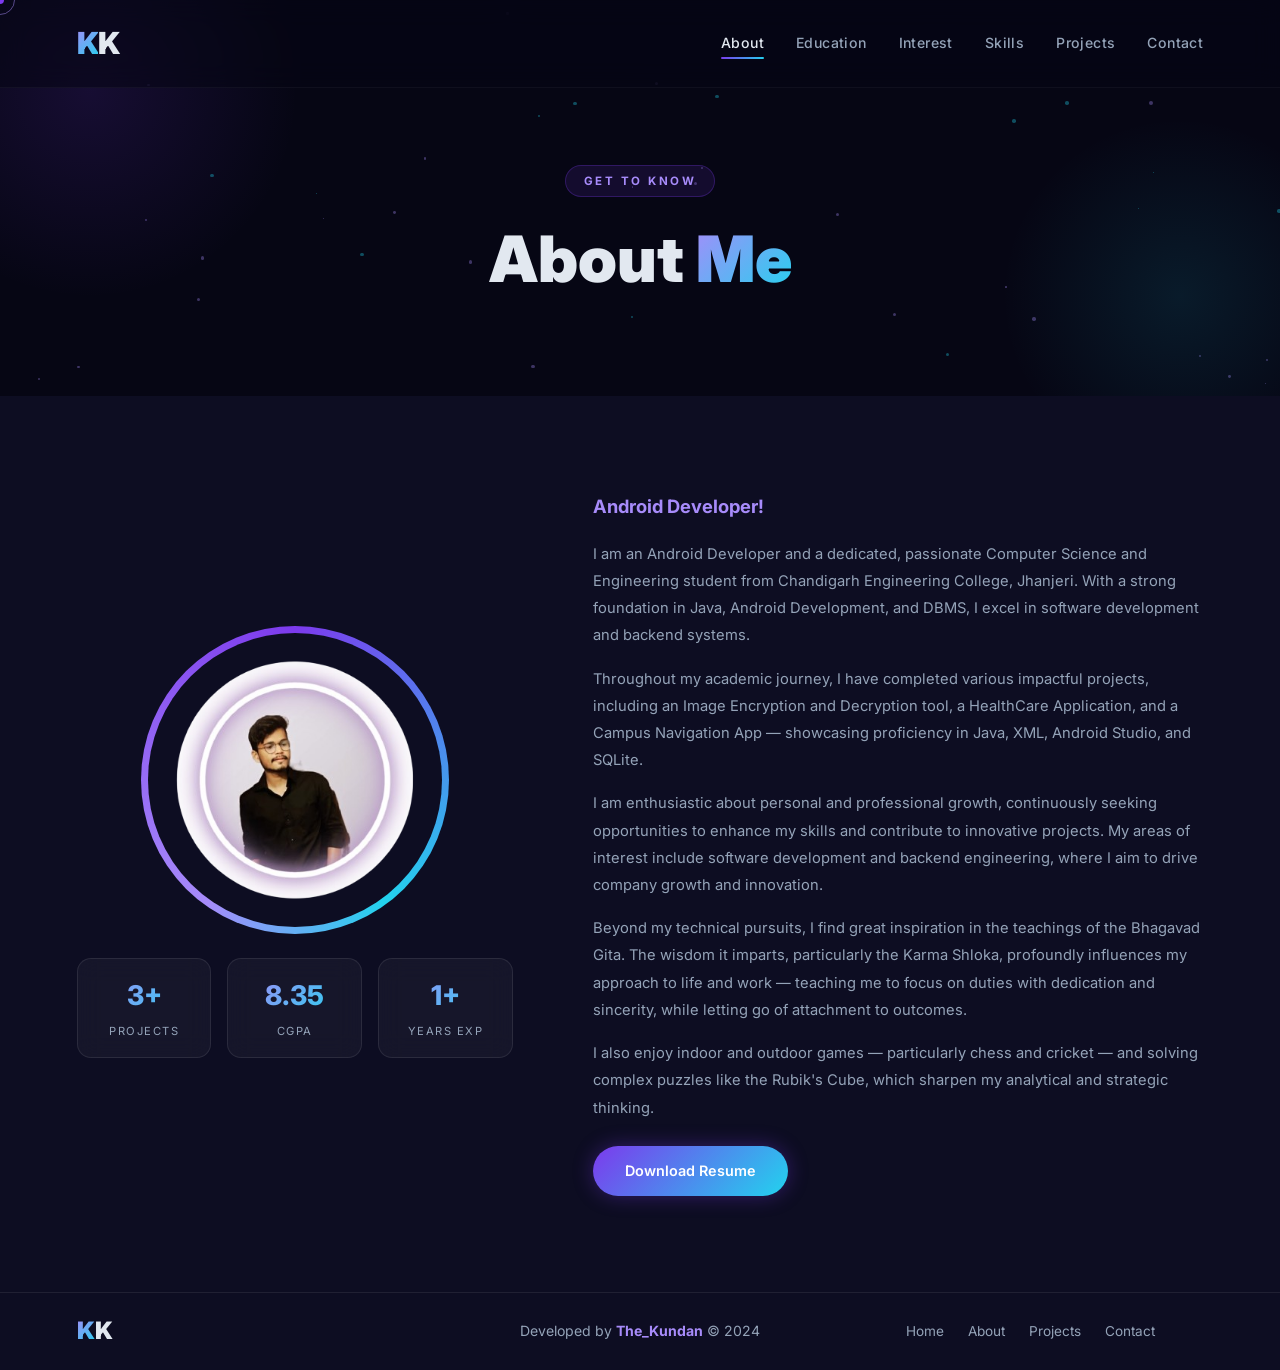
==== about.html @ 01643c14 "Latest Updated Changes" ====
<!DOCTYPE html>
<html lang="en">

<head>
    <meta charset="UTF-8">
    <meta name="viewport" content="width=device-width, initial-scale=1.0">
    <title>About Me | Kundan Kumar</title>
    <link rel="stylesheet" href="assets/css/stylesheet.css">
    <link href='https://unpkg.com/boxicons@2.1.4/css/boxicons.min.css' rel='stylesheet'>
    <link rel="stylesheet" href="https://cdnjs.cloudflare.com/ajax/libs/font-awesome/6.0.0-beta3/css/all.min.css">
    <link rel="stylesheet" href="https://unpkg.com/aos@2.3.1/dist/aos.css">
    <link href="https://fonts.googleapis.com/css2?family=Inter:wght@300;400;500;600;700;800;900&display=swap" rel="stylesheet">
</head>

<body>

    <div class="scroll-progress" id="scrollProgress"></div>
    <div class="cursor" id="cursor"></div>
    <div class="cursor-follower" id="cursorFollower"></div>

    <!-- Header -->
    <header class="header" id="header">
        <a href="index.html" class="logo"><span>K</span>K</a>
        <nav class="navbar" id="navbar">
            <a href="about.html" class="nav-link">About</a>
            <a href="education.html" class="nav-link">Education</a>
            <a href="services.html" class="nav-link">Interest</a>
            <a href="skills.html" class="nav-link">Skills</a>
            <a href="projects.html" class="nav-link">Projects</a>
            <a href="contact.html" class="nav-link">Contact</a>
        </nav>
        <div class="menu-btn" id="menuBtn">
            <span></span><span></span><span></span>
        </div>
    </header>

    <!-- Page Banner -->
    <div class="page-banner">
        <div class="particles" id="particles"></div>
        <div class="banner-content">
            <span class="section-tag">Get To Know</span>
            <h1 class="banner-title">About <span>Me</span></h1>
        </div>
    </div>

    <!-- About Section -->
    <section class="about" id="about">
        <div class="about-content">
            <div class="about-img-col" data-aos="fade-right" data-aos-duration="900">
                <div class="img-wrapper">
                    <div class="img-border-ring"></div>
                    <img src="assets/images/pic2.png" alt="About Kundan">
                </div>
                <div class="about-stats">
                    <div class="stat">
                        <span class="stat-number">3+</span>
                        <span class="stat-label">Projects</span>
                    </div>
                    <div class="stat">
                        <span class="stat-number">8.35</span>
                        <span class="stat-label">CGPA</span>
                    </div>
                    <div class="stat">
                        <span class="stat-number">1+</span>
                        <span class="stat-label">Years Exp</span>
                    </div>
                </div>
            </div>
            <div class="about-text" data-aos="fade-left" data-aos-duration="900">
                <h4>Android Developer!</h4>
                <p>I am an Android Developer and a dedicated, passionate Computer Science and Engineering student from Chandigarh Engineering College, Jhanjeri. With a strong foundation in Java, Android Development, and DBMS, I excel in software development and backend systems.</p>
                <p>Throughout my academic journey, I have completed various impactful projects, including an Image Encryption and Decryption tool, a HealthCare Application, and a Campus Navigation App — showcasing proficiency in Java, XML, Android Studio, and SQLite.</p>
                <p>I am enthusiastic about personal and professional growth, continuously seeking opportunities to enhance my skills and contribute to innovative projects. My areas of interest include software development and backend engineering, where I aim to drive company growth and innovation.</p>
                <p>Beyond my technical pursuits, I find great inspiration in the teachings of the Bhagavad Gita. The wisdom it imparts, particularly the Karma Shloka, profoundly influences my approach to life and work — teaching me to focus on duties with dedication and sincerity, while letting go of attachment to outcomes.</p>
                <p>I also enjoy indoor and outdoor games — particularly chess and cricket — and solving complex puzzles like the Rubik's Cube, which sharpen my analytical and strategic thinking.</p>
                <a href="https://drive.google.com/file/d/1DSvhK-3ngInSVbsGZp3fw6tH8f1poHwX/view?usp=drive_link" class="btn-primary" target="_blank">Download Resume</a>
            </div>
        </div>
    </section>

    <!-- Footer -->
    <footer class="footer">
        <div class="footer-content">
            <div class="footer-logo"><span>K</span>K</div>
            <p>Developed by <span>The_Kundan</span> &copy; 2024</p>
            <div class="footer-links">
                <a href="index.html">Home</a>
                <a href="about.html">About</a>
                <a href="projects.html">Projects</a>
                <a href="contact.html">Contact</a>
            </div>
        </div>
    </footer>
    <a href="#" class="back-top" id="backTop"><i class='bx bx-chevron-up'></i></a>

    <script src="https://unpkg.com/aos@2.3.1/dist/aos.js"></script>
    <script src="assets/js/main.js"></script>
</body>

</html>
---- assets/css/stylesheet.css ----
/* ============================================================
   KUNDAN KUMAR PORTFOLIO — Dark Cosmic Design
   ============================================================ */

/* ===== CSS VARIABLES ===== */
:root {
    --bg: #060614;
    --bg2: #0d0d22;
    --primary: #7c3aed;
    --primary-l: #a78bfa;
    --secondary: #22d3ee;
    --accent: #f59e0b;
    --text: #e2e8f0;
    --muted: #94a3b8;
    --border: rgba(255,255,255,0.08);
    --glass: rgba(255,255,255,0.04);
    --glass-b: rgba(255,255,255,0.09);
    --shadow: rgba(124,58,237,0.25);
    --gradient: linear-gradient(135deg, #7c3aed, #22d3ee);
    --gradient-t: linear-gradient(135deg, #a78bfa, #22d3ee);
    --ease: all 0.3s ease;
}

/* ===== RESET ===== */
*, *::before, *::after { margin:0; padding:0; box-sizing:border-box; }
html { scroll-behavior: smooth; overflow-x: hidden; }
body {
    font-family: 'Inter', 'Poppins', sans-serif;
    background: var(--bg);
    color: var(--text);
    overflow-x: hidden;
    line-height: 1.6;
}
a { text-decoration: none; }
img { max-width: 100%; }

/* ===== SCROLL PROGRESS ===== */
.scroll-progress {
    position: fixed;
    top: 0; left: 0;
    height: 3px;
    background: var(--gradient);
    z-index: 9999;
    width: 0%;
    transition: width 0.1s linear;
}

/* ===== CUSTOM CURSOR ===== */
.cursor {
    width: 8px; height: 8px;
    background: var(--primary);
    border-radius: 50%;
    position: fixed;
    pointer-events: none;
    z-index: 9998;
    transform: translate(-50%, -50%);
    transition: transform 0.1s ease;
}
.cursor-follower {
    width: 30px; height: 30px;
    border: 1.5px solid var(--primary-l);
    border-radius: 50%;
    position: fixed;
    pointer-events: none;
    z-index: 9997;
    transform: translate(-50%, -50%);
    transition: all 0.12s ease;
    opacity: 0.5;
}
@media (max-width: 768px) { .cursor, .cursor-follower { display: none; } }

/* ===== HEADER ===== */
.header {
    position: fixed;
    top: 0; left: 0;
    width: 100%;
    padding: 1.2rem 6%;
    display: flex;
    justify-content: space-between;
    align-items: center;
    z-index: 1000;
    transition: var(--ease);
    background: rgba(6,6,20,0.55);
    backdrop-filter: blur(14px);
    -webkit-backdrop-filter: blur(14px);
    border-bottom: 1px solid rgba(255,255,255,0.04);
}
.header.scrolled {
    background: rgba(6,6,20,0.96);
    backdrop-filter: blur(28px);
    -webkit-backdrop-filter: blur(28px);
    border-bottom: 1px solid var(--border);
    padding: 0.75rem 6%;
    box-shadow: 0 4px 24px rgba(0,0,0,0.3);
}
.logo {
    font-size: 1.9rem;
    font-weight: 900;
    color: var(--text);
    letter-spacing: -1px;
}
.logo span {
    background: var(--gradient-t);
    -webkit-background-clip: text;
    -webkit-text-fill-color: transparent;
    background-clip: text;
}
.navbar { display: flex; gap: 2rem; align-items: center; }
.nav-link {
    color: var(--muted);
    font-size: 0.88rem;
    font-weight: 500;
    letter-spacing: 0.4px;
    position: relative;
    transition: var(--ease);
}
.nav-link::after {
    content: '';
    position: absolute;
    bottom: -4px; left: 0;
    width: 0; height: 2px;
    background: var(--gradient);
    border-radius: 2px;
    transition: width 0.3s ease;
}
.nav-link:hover, .nav-link.active { color: var(--text); }
.nav-link:hover::after, .nav-link.active::after { width: 100%; }

/* Hamburger */
.menu-btn {
    display: none;
    flex-direction: column;
    gap: 5px;
    cursor: pointer;
    padding: 4px;
    z-index: 1001;
}
.menu-btn span {
    display: block;
    width: 24px; height: 2px;
    background: var(--text);
    border-radius: 2px;
    transition: var(--ease);
}
.menu-btn.active span:nth-child(1) { transform: rotate(45deg) translate(5px,5px); }
.menu-btn.active span:nth-child(2) { opacity: 0; width: 0; }
.menu-btn.active span:nth-child(3) { transform: rotate(-45deg) translate(5px,-5px); }

/* ===== SECTION BASE ===== */
section { padding: 6rem 6%; position: relative; }
.section-header { text-align: center; margin-bottom: 4rem; }
.section-tag {
    display: inline-block;
    padding: 0.35rem 1.1rem;
    background: rgba(124,58,237,0.12);
    border: 1px solid rgba(124,58,237,0.28);
    border-radius: 50px;
    font-size: 0.72rem;
    font-weight: 700;
    color: var(--primary-l);
    text-transform: uppercase;
    letter-spacing: 2.5px;
    margin-bottom: 0.9rem;
}
.section-header h2 {
    font-size: clamp(2rem, 4vw, 3rem);
    font-weight: 800;
    line-height: 1.1;
}
.section-header h2 span {
    background: var(--gradient-t);
    -webkit-background-clip: text;
    -webkit-text-fill-color: transparent;
    background-clip: text;
}

/* ===== BUTTONS ===== */
.btn-primary {
    display: inline-flex;
    align-items: center;
    gap: 0.5rem;
    padding: 0.85rem 2rem;
    background: var(--gradient);
    color: #fff;
    border-radius: 50px;
    font-size: 0.9rem;
    font-weight: 600;
    border: none;
    cursor: pointer;
    transition: var(--ease);
    box-shadow: 0 0 20px rgba(124,58,237,0.35);
}
.btn-primary:hover {
    transform: translateY(-2px);
    box-shadow: 0 12px 30px rgba(124,58,237,0.55);
}
.btn-secondary {
    display: inline-flex;
    align-items: center;
    gap: 0.5rem;
    padding: 0.85rem 2rem;
    background: transparent;
    color: var(--text);
    border-radius: 50px;
    font-size: 0.9rem;
    font-weight: 600;
    border: 1.5px solid var(--border);
    transition: var(--ease);
}
.btn-secondary:hover {
    border-color: var(--primary);
    background: rgba(124,58,237,0.1);
    transform: translateY(-2px);
}

/* ============================================================
   HOME SECTION
   ============================================================ */
.home {
    min-height: 100vh;
    display: flex;
    align-items: center;
    justify-content: center;
    position: relative;
    overflow: hidden;
    padding: 0 6%;
}

/* Glow blobs in background */
.home::before {
    content: '';
    position: absolute;
    top: -150px; left: -150px;
    width: 500px; height: 500px;
    background: radial-gradient(circle, rgba(124,58,237,0.18) 0%, transparent 70%);
    border-radius: 50%;
    pointer-events: none;
}
.home::after {
    content: '';
    position: absolute;
    bottom: -150px; right: -100px;
    width: 450px; height: 450px;
    background: radial-gradient(circle, rgba(34,211,238,0.12) 0%, transparent 70%);
    border-radius: 50%;
    pointer-events: none;
}

/* Particles */
.particles {
    position: absolute;
    inset: 0;
    overflow: hidden;
    z-index: 0;
}
.particle {
    position: absolute;
    border-radius: 50%;
    background: var(--primary-l);
    opacity: 0.35;
    animation: float-p var(--dur, 9s) ease-in-out infinite;
    animation-delay: var(--del, 0s);
}
@keyframes float-p {
    0%,100% { transform: translateY(0) translateX(0) scale(1); opacity: 0.2; }
    33%      { transform: translateY(-35px) translateX(18px) scale(1.1); opacity: 0.5; }
    66%      { transform: translateY(-15px) translateX(-22px) scale(0.9); opacity: 0.3; }
}

/* Home layout */
.home-content {
    display: flex;
    align-items: center;
    justify-content: space-between;
    gap: 3rem;
    max-width: 1200px;
    width: 100%;
    z-index: 1;
    position: relative;
}
.home-text { flex: 1; }

/* Entrance animations */
.greeting {
    font-size: 0.95rem;
    color: var(--secondary);
    font-weight: 600;
    letter-spacing: 3px;
    text-transform: uppercase;
    margin-bottom: 0.6rem;
    opacity: 0;
    animation: rise 0.8s ease 0.3s forwards;
}
.name {
    font-size: clamp(2.4rem, 5.5vw, 4.2rem);
    font-weight: 900;
    line-height: 1.05;
    margin-bottom: 0.5rem;
    opacity: 0;
    animation: rise 0.8s ease 0.5s forwards;
}
.name span {
    background: var(--gradient-t);
    -webkit-background-clip: text;
    -webkit-text-fill-color: transparent;
    background-clip: text;
}
.role {
    font-size: 1.3rem;
    font-weight: 600;
    color: var(--muted);
    margin-bottom: 1.4rem;
    opacity: 0;
    animation: rise 0.8s ease 0.7s forwards;
    min-height: 2rem;
}
.role .typed-text { color: var(--primary-l); }
.cursor-blink { animation: blink 1s steps(1) infinite; color: var(--secondary); }
@keyframes blink { 0%,100% { opacity: 1; } 50% { opacity: 0; } }

.bio {
    font-size: 0.95rem;
    color: var(--muted);
    line-height: 1.85;
    margin-bottom: 1.8rem;
    max-width: 520px;
    opacity: 0;
    animation: rise 0.8s ease 0.9s forwards;
}
.social-links {
    display: flex;
    gap: 0.7rem;
    margin-bottom: 1.8rem;
    opacity: 0;
    animation: rise 0.8s ease 1.1s forwards;
}
.social-btn {
    display: flex;
    align-items: center;
    justify-content: center;
    width: 44px; height: 44px;
    border-radius: 50%;
    border: 1.5px solid var(--border);
    background: var(--glass);
    color: var(--muted);
    font-size: 1.2rem;
    transition: var(--ease);
    backdrop-filter: blur(10px);
}
.social-btn img {
    width: 18px; height: 18px;
    filter: brightness(0) invert(0.65);
    transition: var(--ease);
}
.social-btn:hover {
    border-color: var(--primary);
    background: rgba(124,58,237,0.18);
    color: var(--primary-l);
    transform: translateY(-3px);
    box-shadow: 0 10px 22px rgba(124,58,237,0.3);
}
.social-btn:hover img { filter: brightness(0) invert(1); }

.cta-buttons {
    display: flex;
    gap: 1rem;
    flex-wrap: wrap;
    opacity: 0;
    animation: rise 0.8s ease 1.3s forwards;
}

/* Profile Image Ring */
.home-img {
    flex: 0 0 auto;
    opacity: 0;
    animation: rise 0.9s ease 0.6s forwards;
}
.img-wrapper {
    position: relative;
    width: 360px; height: 360px;
    --ring-bg: var(--bg);
}
.img-border-ring {
    position: absolute;
    inset: -4px;
    border-radius: 50%;
    background: conic-gradient(from 0deg, #7c3aed 0%, #22d3ee 40%, #a78bfa 60%, #7c3aed 100%);
    animation: spin-ring 5s linear infinite;
    z-index: 0;
}
.img-wrapper::after {
    content: '';
    position: absolute;
    inset: 3px;
    border-radius: 50%;
    background: var(--ring-bg);
    z-index: 1;
}
.img-wrapper img {
    position: absolute;
    inset: 8px;
    width: calc(100% - 16px);
    height: calc(100% - 16px);
    border-radius: 50%;
    object-fit: cover;
    z-index: 2;
    transition: transform 0.5s ease;
}
.img-wrapper img:hover { transform: scale(1.04); }

/* About section circular photo — matches section background */
.about-img-col .img-wrapper {
    --ring-bg: var(--bg2);
    width: 300px;
    height: 300px;
    margin: 0 auto;
}
@keyframes spin-ring { 100% { transform: rotate(360deg); } }

/* Scroll indicator */
.scroll-indicator {
    position: absolute;
    bottom: 2rem;
    left: 50%;
    transform: translateX(-50%);
    display: flex;
    flex-direction: column;
    align-items: center;
    gap: 0.5rem;
    opacity: 0;
    animation: fadeUp 1s ease 2.2s forwards;
}
.mouse {
    width: 24px; height: 38px;
    border: 2px solid rgba(255,255,255,0.2);
    border-radius: 14px;
    position: relative;
}
.wheel {
    position: absolute;
    width: 4px; height: 7px;
    background: var(--primary-l);
    border-radius: 2px;
    top: 6px;
    left: 50%;
    transform: translateX(-50%);
    animation: scroll-w 1.6s ease infinite;
}
@keyframes scroll-w { 0% { top:6px; opacity:1; } 100% { top:22px; opacity:0; } }
.scroll-indicator span { font-size: 0.65rem; color: var(--muted); letter-spacing: 2px; text-transform: uppercase; }

@keyframes rise {
    from { opacity:0; transform: translateY(28px); }
    to   { opacity:1; transform: translateY(0); }
}
@keyframes fadeUp {
    from { opacity: 0; transform: translateX(-50%) translateY(10px); }
    to   { opacity: 0.7; transform: translateX(-50%) translateY(0); }
}

/* ============================================================
   ABOUT SECTION
   ============================================================ */
.about { background: var(--bg2); }
.about-content {
    display: grid;
    grid-template-columns: 1fr 1.4fr;
    gap: 5rem;
    align-items: center;
    max-width: 1200px;
    margin: 0 auto;
}
.img-frame {
    position: relative;
    display: inline-block;
}
.img-frame img {
    max-width: 360px;
    width: 100%;
    border-radius: 20px;
    display: block;
    position: relative;
    z-index: 1;
    filter: brightness(0.92);
}
.img-deco {
    position: absolute;
    top: 18px; left: 18px;
    right: -18px; bottom: -18px;
    border-radius: 20px;
    border: 2px solid rgba(124,58,237,0.35);
    z-index: 0;
}
.about-stats {
    display: flex;
    gap: 1rem;
    margin-top: 1.8rem;
}
.stat {
    text-align: center;
    padding: 0.9rem 1rem;
    background: var(--glass);
    border: 1px solid var(--glass-b);
    border-radius: 14px;
    flex: 1;
    backdrop-filter: blur(12px);
    transition: var(--ease);
}
.stat:hover { transform: translateY(-4px); border-color: rgba(124,58,237,0.4); }
.stat-number {
    display: block;
    font-size: 1.7rem;
    font-weight: 800;
    background: var(--gradient-t);
    -webkit-background-clip: text;
    -webkit-text-fill-color: transparent;
    background-clip: text;
}
.stat-label {
    font-size: 0.7rem;
    color: var(--muted);
    text-transform: uppercase;
    letter-spacing: 1.5px;
}
.about-text h4 {
    font-size: 1.15rem;
    color: var(--primary-l);
    margin-bottom: 1.2rem;
    font-weight: 700;
}
.about-text p {
    color: var(--muted);
    margin-bottom: 1rem;
    line-height: 1.85;
    font-size: 0.92rem;
}
.about-text .btn-primary { margin-top: 0.5rem; }

/* ============================================================
   EDUCATION — TIMELINE
   ============================================================ */
.education {}
.timeline {
    max-width: 880px;
    margin: 0 auto;
    position: relative;
    padding-bottom: 2rem;
}
.timeline::before {
    content: '';
    position: absolute;
    top: 0; left: 50%;
    transform: translateX(-50%);
    width: 2px; height: 100%;
    background: linear-gradient(to bottom, transparent, rgba(124,58,237,0.6), rgba(34,211,238,0.6), transparent);
}
.timeline-item {
    display: flex;
    justify-content: flex-end;
    padding-right: calc(50% + 32px);
    margin-bottom: 3rem;
    position: relative;
}
.timeline-item.right {
    justify-content: flex-start;
    padding-right: 0;
    padding-left: calc(50% + 32px);
}
.timeline-dot {
    position: absolute;
    top: 24px; left: 50%;
    transform: translateX(-50%);
    width: 14px; height: 14px;
    border-radius: 50%;
    background: var(--primary);
    box-shadow: 0 0 0 4px rgba(124,58,237,0.2), 0 0 18px rgba(124,58,237,0.6);
    z-index: 2;
}
.timeline-card {
    background: var(--glass);
    border: 1px solid var(--glass-b);
    border-radius: 18px;
    padding: 1.6rem 2rem;
    backdrop-filter: blur(12px);
    transition: var(--ease);
    max-width: 400px;
    width: 100%;
}
.timeline-card:hover {
    transform: translateY(-6px);
    border-color: rgba(124,58,237,0.4);
    box-shadow: 0 20px 40px rgba(124,58,237,0.12);
}
.timeline-year {
    display: inline-block;
    padding: 0.22rem 0.8rem;
    background: rgba(124,58,237,0.15);
    border-radius: 20px;
    font-size: 0.78rem;
    font-weight: 700;
    color: var(--primary-l);
    margin-bottom: 0.8rem;
    letter-spacing: 0.5px;
}
.timeline-card h3 { font-size: 1.05rem; font-weight: 700; margin-bottom: 0.5rem; }
.institution {
    font-size: 0.82rem;
    color: var(--muted);
    display: flex;
    align-items: flex-start;
    gap: 0.4rem;
    margin-bottom: 0.9rem;
    line-height: 1.5;
}
.institution i { color: var(--secondary); flex-shrink: 0; margin-top: 2px; }
.timeline-grade { display: flex; align-items: center; gap: 0.6rem; }
.grade-label { font-size: 0.78rem; color: var(--muted); }
.grade-value { font-size: 1rem; font-weight: 700; color: var(--secondary); }

/* ============================================================
   SERVICES / INTEREST
   ============================================================ */
.services { background: var(--bg2); }
.services-grid {
    display: grid;
    grid-template-columns: repeat(auto-fit, minmax(min(270px, 100%), 1fr));
    gap: 2rem;
    max-width: 1200px;
    margin: 0 auto;
}
.service-card {
    background: var(--glass);
    border: 1px solid var(--glass-b);
    border-radius: 22px;
    padding: 2.5rem 2rem;
    position: relative;
    overflow: hidden;
    backdrop-filter: blur(12px);
    transition: var(--ease);
}
.service-card::before {
    content: '';
    position: absolute;
    inset: 0;
    border-radius: 22px;
    background: var(--gradient);
    opacity: 0;
    transition: opacity 0.3s ease;
    z-index: 0;
}
.service-card:hover::before { opacity: 0.05; }
.service-card:hover {
    transform: translateY(-8px);
    border-color: rgba(124,58,237,0.4);
    box-shadow: 0 22px 45px rgba(124,58,237,0.15);
}
.service-card > * { position: relative; z-index: 1; }
.service-icon {
    width: 68px; height: 68px;
    border-radius: 18px;
    display: flex;
    align-items: center;
    justify-content: center;
    font-size: 2rem;
    margin-bottom: 1.5rem;
}
.service-icon.android { background: rgba(61,220,132,0.12); color: #3ddc84; }
.service-icon.java    { background: rgba(248,159,43,0.12);  color: #f89f2b; }
.service-icon.web     { background: rgba(34,211,238,0.12);  color: #22d3ee; }
.service-card h3 { font-size: 1.15rem; font-weight: 700; margin-bottom: 0.9rem; }
.service-card p { font-size: 0.88rem; color: var(--muted); line-height: 1.75; }

/* ============================================================
   SKILLS
   ============================================================ */
.skills { }
.skills-content {
    display: grid;
    grid-template-columns: 1fr 1fr;
    gap: 5rem;
    max-width: 1200px;
    margin: 0 auto;
    align-items: start;
}
.skills-sub-title {
    font-size: 1.2rem;
    font-weight: 700;
    margin-bottom: 2rem;
    text-align: center;
    color: var(--text);
    position: relative;
    padding-bottom: 0.8rem;
}
.skills-sub-title::after {
    content: '';
    position: absolute;
    bottom: 0; left: 50%;
    transform: translateX(-50%);
    width: 40px; height: 3px;
    background: var(--gradient);
    border-radius: 2px;
}

/* Skill Bars */
.skill-bars { display: flex; flex-direction: column; gap: 1.4rem; }
.skill-header {
    display: flex;
    justify-content: space-between;
    align-items: center;
    margin-bottom: 0.45rem;
}
.skill-name {
    display: flex;
    align-items: center;
    gap: 0.5rem;
    font-size: 0.88rem;
    font-weight: 500;
}
.skill-name i { font-size: 1.15rem; }
.skill-percent {
    font-size: 0.8rem;
    font-weight: 700;
    color: var(--primary-l);
}
.skill-bar {
    height: 6px;
    background: rgba(255,255,255,0.06);
    border-radius: 10px;
    overflow: hidden;
}
.skill-fill {
    height: 100%;
    background: var(--gradient);
    border-radius: 10px;
    width: 0%;
    transition: width 1.3s cubic-bezier(0.4, 0, 0.2, 1);
}

/* Circular Skills */
.prof-skills-grid {
    display: grid;
    grid-template-columns: repeat(2, 1fr);
    gap: 2rem;
}
.prof-skill { text-align: center; }
.circle-progress {
    position: relative;
    width: 120px; height: 120px;
    margin: 0 auto 0.8rem;
}
.circle-progress svg {
    width: 100%; height: 100%;
    transform: rotate(-90deg);
}
.bg-circle {
    fill: none;
    stroke: rgba(255,255,255,0.05);
    stroke-width: 8;
}
.prog-circle {
    fill: none;
    stroke-width: 8;
    stroke-linecap: round;
    stroke-dasharray: 251;
    stroke-dashoffset: 251;
    transition: stroke-dashoffset 1.3s cubic-bezier(0.4, 0, 0.2, 1);
}
.c1 { stroke: #a78bfa; }
.c2 { stroke: #22d3ee; }
.c3 { stroke: #f59e0b; }
.c4 { stroke: #34d399; }
.circle-text {
    position: absolute;
    top: 50%; left: 50%;
    transform: translate(-50%, -50%);
}
.circle-percent { font-size: 1.1rem; font-weight: 800; color: var(--text); }
.prof-skill p { font-size: 0.82rem; color: var(--muted); font-weight: 600; letter-spacing: 0.5px; }

/* ============================================================
   PROJECTS
   ============================================================ */
.projects { background: var(--bg2); }
.projects-grid {
    display: grid;
    grid-template-columns: repeat(auto-fit, minmax(min(300px, 100%), 1fr));
    gap: 2rem;
    max-width: 1200px;
    margin: 0 auto;
}
.project-card {
    background: var(--glass);
    border: 1px solid var(--glass-b);
    border-radius: 22px;
    overflow: hidden;
    transition: var(--ease);
    backdrop-filter: blur(12px);
}
.project-card:hover {
    transform: translateY(-8px);
    border-color: rgba(124,58,237,0.45);
    box-shadow: 0 28px 55px rgba(124,58,237,0.18);
}
.project-img {
    position: relative;
    overflow: hidden;
    height: 200px;
}
.project-img img {
    width: 100%; height: 100%;
    object-fit: cover;
    transition: transform 0.5s ease;
}
.project-card:hover .project-img img { transform: scale(1.07); }
.project-overlay {
    position: absolute;
    inset: 0;
    background: rgba(6,6,20,0.85);
    display: flex;
    align-items: center;
    justify-content: center;
    opacity: 0;
    transition: opacity 0.35s ease;
    backdrop-filter: blur(4px);
}
.project-card:hover .project-overlay { opacity: 1; }
.overlay-btn {
    display: inline-flex;
    align-items: center;
    gap: 0.5rem;
    padding: 0.75rem 1.6rem;
    background: var(--gradient);
    color: #fff;
    border-radius: 50px;
    font-size: 0.88rem;
    font-weight: 700;
    transform: translateY(14px);
    transition: all 0.35s ease;
    box-shadow: 0 5px 20px rgba(124,58,237,0.4);
}
.project-card:hover .overlay-btn { transform: translateY(0); }
.project-info { padding: 1.5rem; }
.project-tags {
    display: flex;
    flex-wrap: wrap;
    gap: 0.45rem;
    margin-bottom: 0.9rem;
}
.project-tags span {
    padding: 0.22rem 0.7rem;
    background: rgba(124,58,237,0.12);
    border: 1px solid rgba(124,58,237,0.28);
    border-radius: 20px;
    font-size: 0.72rem;
    font-weight: 700;
    color: var(--primary-l);
}
.project-info h4 { font-size: 1rem; font-weight: 700; margin-bottom: 0.6rem; }
.project-info p  { font-size: 0.83rem; color: var(--muted); line-height: 1.65; margin-bottom: 1rem; }
.project-link {
    display: inline-flex;
    align-items: center;
    gap: 0.4rem;
    color: var(--primary-l);
    font-size: 0.83rem;
    font-weight: 700;
    transition: var(--ease);
}
.project-link:hover { color: var(--secondary); gap: 0.7rem; }
.project-link i { font-size: 1rem; }

/* ============================================================
   CONTACT
   ============================================================ */
.contact {}
.contact-content {
    display: grid;
    grid-template-columns: 1fr 1.35fr;
    gap: 5rem;
    max-width: 1100px;
    margin: 0 auto;
    align-items: start;
}
.contact-info h4 { font-size: 1.4rem; font-weight: 800; margin-bottom: 1rem; }
.contact-info > p { color: var(--muted); line-height: 1.8; margin-bottom: 2rem; font-size: 0.9rem; }
.contact-details { display: flex; flex-direction: column; gap: 1.3rem; margin-bottom: 2rem; }
.contact-item { display: flex; align-items: center; gap: 1rem; }
.contact-icon {
    width: 48px; height: 48px;
    border-radius: 14px;
    background: rgba(124,58,237,0.12);
    border: 1px solid rgba(124,58,237,0.28);
    display: flex;
    align-items: center;
    justify-content: center;
    font-size: 1.3rem;
    color: var(--primary-l);
    flex-shrink: 0;
    transition: var(--ease);
}
.contact-item:hover .contact-icon {
    background: rgba(124,58,237,0.22);
    transform: scale(1.05);
}
.contact-item div span {
    display: block;
    font-size: 0.72rem;
    text-transform: uppercase;
    letter-spacing: 1.5px;
    color: var(--muted);
    margin-bottom: 0.18rem;
}
.contact-item div p { font-size: 0.92rem; font-weight: 600; margin: 0; }
.social-row { display: flex; gap: 0.7rem; }
.social-row a {
    display: flex;
    align-items: center;
    justify-content: center;
    width: 44px; height: 44px;
    border-radius: 50%;
    border: 1.5px solid var(--border);
    color: var(--muted);
    font-size: 1.2rem;
    transition: var(--ease);
}
.social-row a:hover {
    border-color: var(--primary);
    color: var(--primary-l);
    transform: translateY(-3px);
    box-shadow: 0 8px 20px rgba(124,58,237,0.3);
}

/* Form */
.contact-form-wrapper {
    background: var(--glass);
    border: 1px solid var(--glass-b);
    border-radius: 22px;
    padding: 2.5rem;
    backdrop-filter: blur(14px);
}
.form-group { margin-bottom: 1.3rem; }
.form-group input,
.form-group textarea {
    width: 100%;
    padding: 1rem 1.1rem;
    background: rgba(255,255,255,0.04);
    border: 1px solid var(--border);
    border-radius: 12px;
    color: var(--text);
    font-size: 0.9rem;
    font-family: inherit;
    outline: none;
    transition: var(--ease);
    resize: none;
}
.form-group input::placeholder,
.form-group textarea::placeholder { color: rgba(148,163,184,0.6); }
.form-group input:focus,
.form-group textarea:focus {
    border-color: var(--primary);
    background: rgba(124,58,237,0.05);
    box-shadow: 0 0 0 3px rgba(124,58,237,0.1);
}
.submit-btn { width: 100%; justify-content: center; font-size: 1rem; padding: 1rem; margin-top: 0.3rem; }

/* ============================================================
   FOOTER
   ============================================================ */
.footer {
    background: var(--bg2);
    border-top: 1px solid var(--border);
    padding: 1.2rem 6%;
}
.footer-content {
    max-width: 1200px;
    margin: 0 auto;
    display: grid;
    grid-template-columns: 1fr auto 1fr;
    align-items: center;
    gap: 1rem;
}
.footer-logo { font-size: 1.5rem; font-weight: 900; color: var(--text); }
.footer-logo span {
    background: var(--gradient-t);
    -webkit-background-clip: text;
    -webkit-text-fill-color: transparent;
    background-clip: text;
}
.footer-content p { color: var(--muted); font-size: 0.88rem; }
.footer-content p span { color: var(--primary-l); font-weight: 700; }
.footer-links { display: flex; gap: 1.5rem; justify-self: end; padding-right: 3rem; }
.footer-links a {
    color: var(--muted);
    font-size: 0.85rem;
    transition: var(--ease);
}
.footer-links a:hover { color: var(--primary-l); }

/* ===== BACK TO TOP ===== */
.back-top {
    position: fixed;
    bottom: 2rem; right: 2rem;
    width: 46px; height: 46px;
    border-radius: 50%;
    background: var(--gradient);
    color: #fff;
    display: flex;
    align-items: center;
    justify-content: center;
    font-size: 1.4rem;
    transition: var(--ease);
    opacity: 0;
    visibility: hidden;
    box-shadow: 0 5px 18px rgba(124,58,237,0.45);
    z-index: 200;
}
.back-top.visible { opacity: 1; visibility: visible; }
.back-top:hover { transform: translateY(-3px); box-shadow: 0 12px 28px rgba(124,58,237,0.6); }

/* ============================================================
   PAGE ENTRANCE ANIMATION
   ============================================================ */
@keyframes pageFadeIn {
    from { opacity: 0; }
    to   { opacity: 1; }
}
body { animation: pageFadeIn 0.4s ease-out both; }

/* ============================================================
   PAGE BANNER (inner pages)
   ============================================================ */
.page-banner {
    min-height: 44vh;
    display: flex;
    align-items: center;
    justify-content: center;
    position: relative;
    overflow: hidden;
    padding: 8rem 6% 4rem;
    text-align: center;
    background: var(--bg);
}
.page-banner::before {
    content: '';
    position: absolute;
    top: -120px; left: -120px;
    width: 420px; height: 420px;
    background: radial-gradient(circle, rgba(124,58,237,0.14) 0%, transparent 70%);
    border-radius: 50%;
    pointer-events: none;
}
.page-banner::after {
    content: '';
    position: absolute;
    bottom: -80px; right: -80px;
    width: 360px; height: 360px;
    background: radial-gradient(circle, rgba(34,211,238,0.1) 0%, transparent 70%);
    border-radius: 50%;
    pointer-events: none;
}
.banner-content {
    position: relative;
    z-index: 1;
}
.banner-content .section-tag {
    animation: rise 0.7s ease 0s both;
}
.banner-title {
    font-size: clamp(2.4rem, 5.5vw, 4rem);
    font-weight: 900;
    line-height: 1.1;
    margin-top: 0.8rem;
    animation: rise 0.7s ease 0.15s both;
}
.banner-title span {
    background: var(--gradient-t);
    -webkit-background-clip: text;
    -webkit-text-fill-color: transparent;
    background-clip: text;
}
/* particles inside banner */
.page-banner .particles {
    position: absolute;
    inset: 0;
    z-index: 0;
}

/* ============================================================
   RESPONSIVE
   ============================================================ */
@media (max-width: 1024px) {
    .home-content { gap: 2rem; }
    .img-wrapper { width: 300px; height: 300px; }
    .skills-content { gap: 3rem; }
    .about-content { gap: 3rem; }
}

@media (max-width: 768px) {
    section { padding: 3.5rem 5%; }

    /* Mobile Nav */
    .menu-btn { display: flex; }
    .navbar {
        position: fixed;
        top: 0; right: -100%;
        width: 72%; max-width: 290px;
        height: 100vh;
        background: rgba(10,10,28,0.97);
        backdrop-filter: blur(24px);
        flex-direction: column;
        justify-content: center;
        gap: 2rem;
        padding: 2rem;
        border-left: 1px solid var(--border);
        transition: right 0.4s ease;
        z-index: 1000;
    }
    .navbar.open { right: 0; }
    .nav-link { font-size: 1.05rem; }

    /* Home */
    .home-content {
        flex-direction: column-reverse;
        text-align: center;
        padding-top: 6rem;
    }
    .bio { margin-left: auto; margin-right: auto; }
    .social-links, .cta-buttons { justify-content: center; }
    .img-wrapper { width: 220px; height: 220px; }
    .about-img-col .img-wrapper { width: 210px; height: 210px; }
    .scroll-indicator { display: none; }

    /* About */
    .about-content { grid-template-columns: 1fr; gap: 2rem; }
    .about-img-col { text-align: center; }
    .about-stats { justify-content: center; }

    /* Timeline */
    .timeline::before { left: 16px; }
    .timeline-item,
    .timeline-item.right {
        padding-left: 50px;
        padding-right: 0;
        justify-content: flex-start;
    }
    .timeline-dot { left: 16px; }
    .timeline-card { max-width: 100%; padding: 1.3rem 1.5rem; }

    /* Skills */
    .skills-content { grid-template-columns: 1fr; gap: 2.5rem; }

    /* Contact */
    .contact-content { grid-template-columns: 1fr; gap: 2rem; }

    /* Page Banner */
    .page-banner { padding: 7rem 5% 3rem; min-height: 38vh; }

    /* Section header */
    .section-header { margin-bottom: 2.5rem; }
    .section-header h2 { font-size: 2rem; }

    /* Footer */
    .footer-content {
        grid-template-columns: 1fr auto;
        grid-template-rows: auto auto;
        gap: 0.4rem 1rem;
    }
    .footer-logo { grid-column: 1; grid-row: 1; }
    .footer-links {
        grid-column: 2; grid-row: 1;
        justify-self: end;
        padding-right: 3.5rem;
        flex-wrap: wrap;
        gap: 0.8rem;
    }
    .footer-content p {
        grid-column: 1 / -1; grid-row: 2;
        justify-self: center;
        text-align: center;
    }
}

@media (max-width: 480px) {
    section { padding: 3rem 4%; }
    .name { font-size: 2rem; }
    .section-header h2 { font-size: 1.75rem; }
    .cta-buttons { flex-direction: column; width: 100%; }
    .btn-primary, .btn-secondary { justify-content: center; width: 100%; }
    .img-wrapper { width: 190px; height: 190px; }
    .about-img-col .img-wrapper { width: 180px; height: 180px; }
    .about-stats { gap: 0.5rem; }
    .stat { padding: 0.7rem 0.5rem; }
    .stat-number { font-size: 1.4rem; }
    .contact-form-wrapper { padding: 1.4rem; }
    .page-banner { padding: 6rem 4% 2.5rem; min-height: 32vh; }
    .banner-title { font-size: 1.8rem; }
    .service-card { padding: 1.8rem 1.4rem; }
    .prof-skills-grid { gap: 1.2rem; }
    .circle-progress { width: 105px; height: 105px; }
    .project-card { border-radius: 16px; }
    .timeline-card { padding: 1.1rem 1.2rem; }
    .skills-sub-title { font-size: 1.1rem; }
    .contact-info h4 { font-size: 1.2rem; }
    .social-links { flex-wrap: wrap; justify-content: center; }
}

@media (max-width: 360px) {
    section { padding: 2.5rem 4%; }
    .name { font-size: 1.75rem; }
    .role { font-size: 1.1rem; }
    .bio { font-size: 0.88rem; }
    .greeting { font-size: 0.82rem; }
    .img-wrapper { width: 160px; height: 160px; }
    .about-img-col .img-wrapper { width: 155px; height: 155px; }
    .about-stats { flex-wrap: wrap; gap: 0.4rem; }
    .stat { min-width: 70px; }
    .banner-title { font-size: 1.6rem; }
    .section-header h2 { font-size: 1.6rem; }
    .timeline-card h3 { font-size: 0.95rem; }
    .service-card h3 { font-size: 1rem; }
    .header { padding: 1rem 4%; }
}
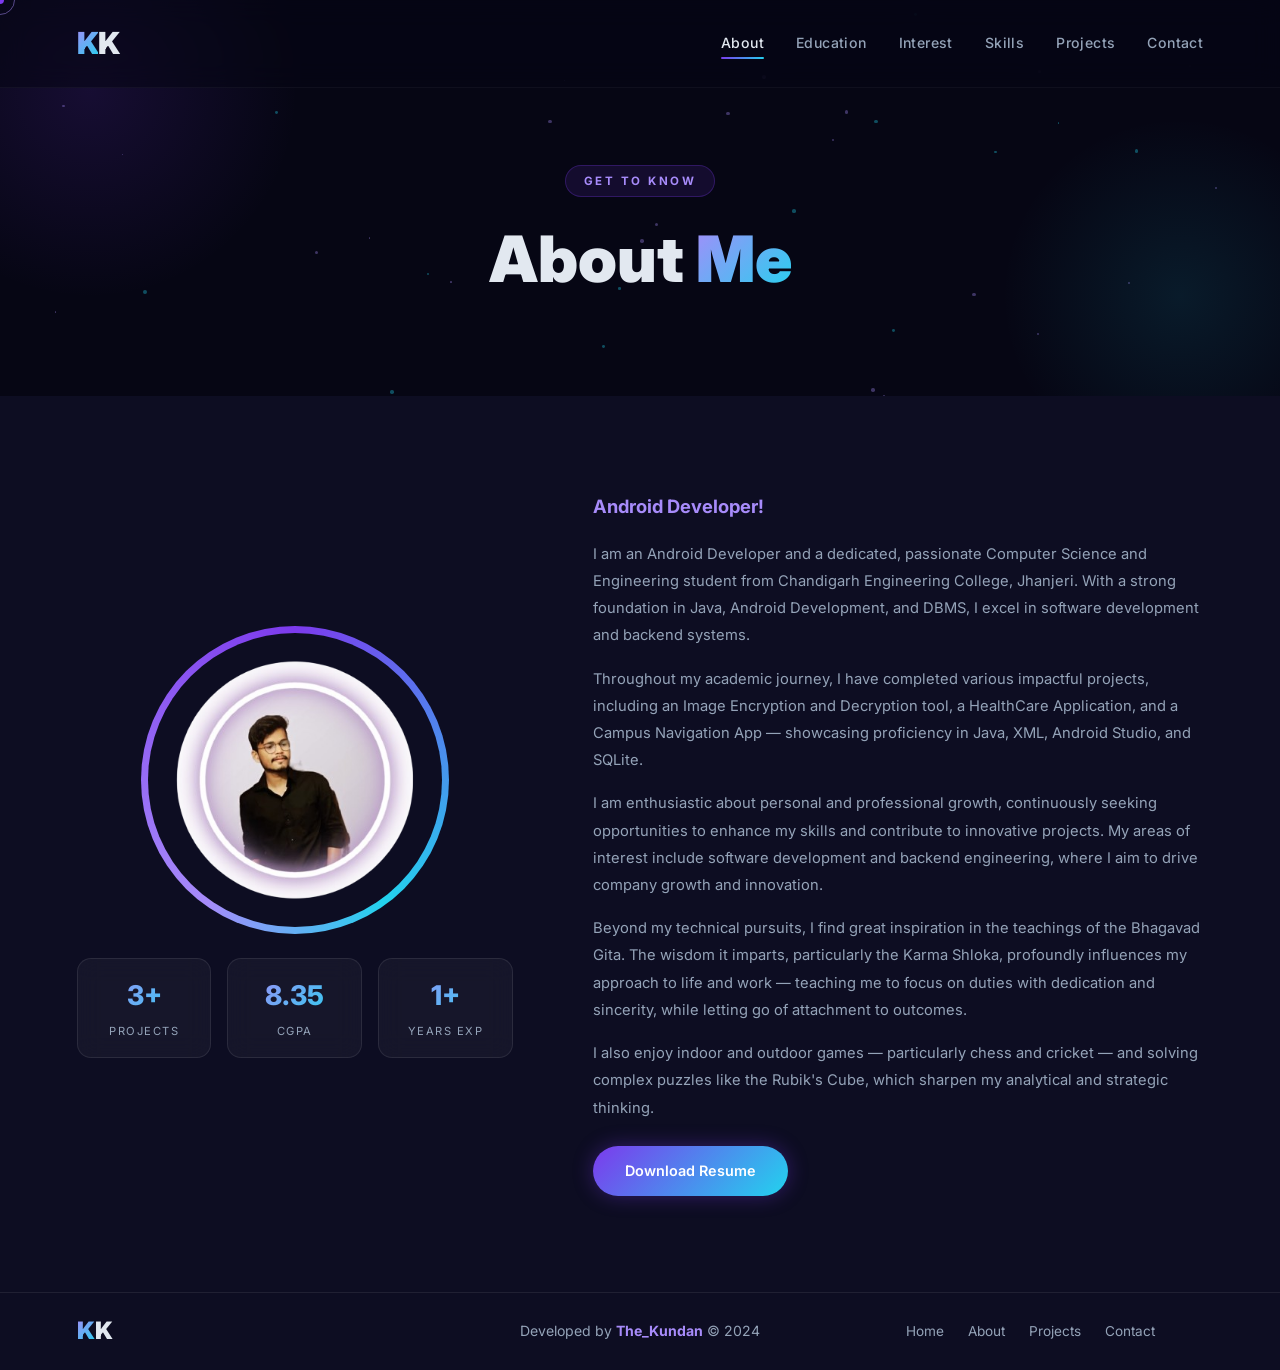
==== commit 4128994b: "Add KK favicon" ====
--- a/about.html
+++ b/about.html
@@ -4,6 +4,7 @@
 <head>
     <meta charset="UTF-8">
     <meta name="viewport" content="width=device-width, initial-scale=1.0">
+    <link rel="icon" type="image/svg+xml" href="assets/images/favicon.svg">
     <title>About Me | Kundan Kumar</title>
     <link rel="stylesheet" href="assets/css/stylesheet.css">
     <link href='https://unpkg.com/boxicons@2.1.4/css/boxicons.min.css' rel='stylesheet'>
